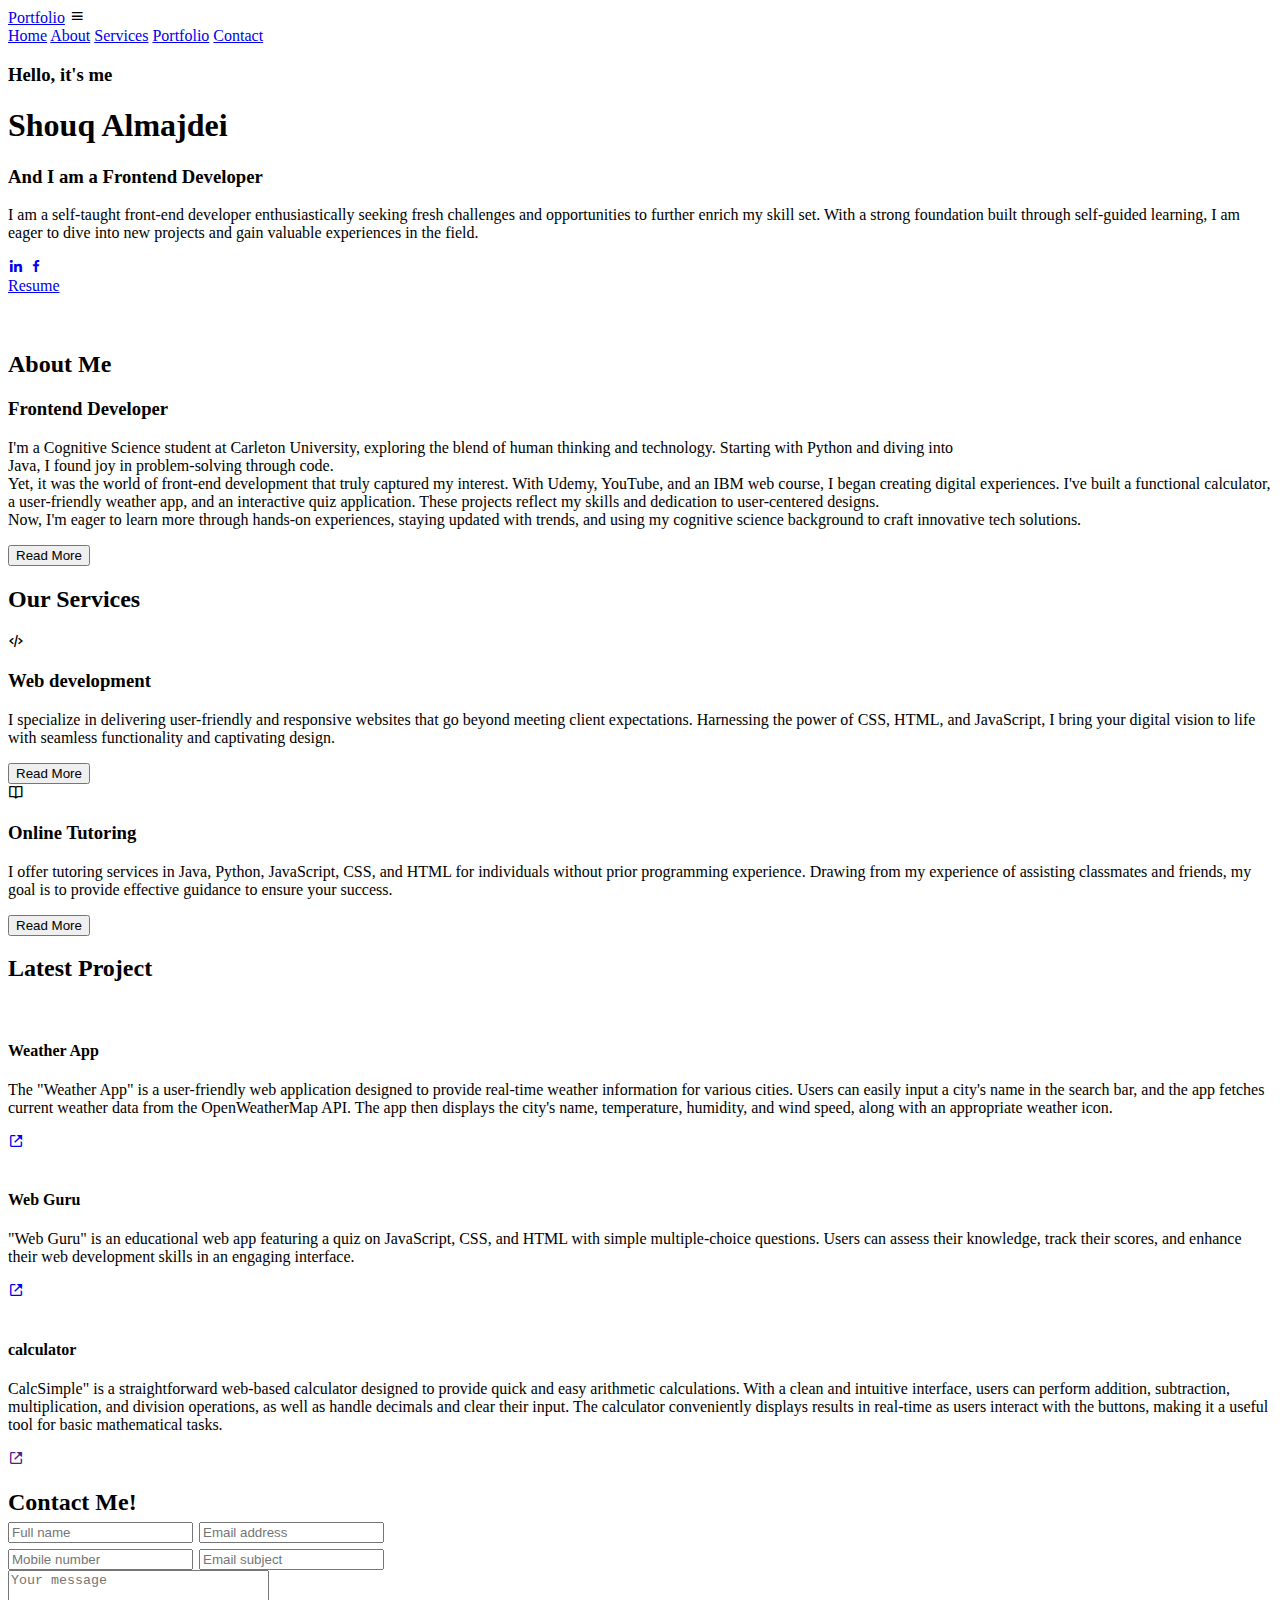
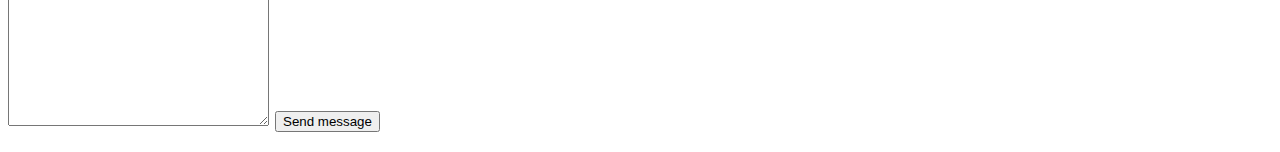
==== index.html @ f1aab422 "Add files via upload" ====
<!DOCTYPE html>
<html lang="en">
<head>
    <meta charset="UTF-8">
    <meta name="viewport" content="width=device-width, initial-scale=1.0">
    <title>project2</title>


    <link href='https://unpkg.com/boxicons@2.1.4/css/boxicons.min.css' rel='stylesheet'>

    <link rel="stylesheet" type="text/css" href="style.css">
</head>
<body>


    <header class="header">

      <a href="#" class="logo">Portfolio</a> 
      <i class='bx bx-menu' id="menu-icon"></i>


      <nav class="navbar">
        <a href="#home" class="active">Home</a>
        <a href="#about">About</a>
        <a href="#services">Services</a>
        <a href="#portfolio">Portfolio</a>
        <a href="#contact">Contact</a>


      </nav>
        
    
    </header>


    <section class="home" id="home">
        <div class="home-content">
            <h3>Hello, it's me </h3>
            <h1>Shouq Almajdei</h1>
            <h3>And I am a <span class="sig">Frontend Developer</span></h3>
            <p> I am a self-taught front-end developer enthusiastically seeking fresh challenges and opportunities to further enrich my skill set. With a strong foundation built through self-guided learning, I am eager to dive into new projects and gain valuable experiences in the field.</p>
            <div class="social-media">
                <a href="https://www.linkedin.com/in/shouq-almajdei-aa5b91263/"><i class='bx bxl-linkedin'></i></a>
                <a href="https://www.facebook.com/profile.php?id=100009907830284"><i class='bx bxl-facebook'></i></a>
            </div>
            <a href="resume-Shouqpdf.pdf" class="btn" download>Resume</a>
        </div>
        <div class="home-img">
            <img src="testing3.png"  alt="">
        </div>

    </section>

    <section class="about" id="about">
        <div class="about-img">
            <img src="testing4.png" alt="">  
        </div>

        <div class="about-content">

            <h2 class="heading">About <span>Me</span></h2>
            <h3>Frontend Developer</h3>
            <p class="content">I'm a Cognitive Science student at Carleton University, exploring the blend of human thinking and technology. Starting with Python and diving into <br> Java, I found joy in problem-solving through code. <br>

                Yet, it was the world of front-end development that truly captured my interest. With Udemy, YouTube, and an IBM web course, I began creating digital experiences.
                
                I've built a functional calculator, a user-friendly weather app, and an interactive quiz application. These projects reflect my skills and dedication to user-centered designs. <br>
                
                Now, I'm eager to learn more through hands-on experiences, staying updated with trends, and using my cognitive science background to craft innovative tech solutions.</p>
            
            <button onclick="readMore(this)" class="btn">Read More</button>
        </div>
    </section>

    <section class="services" id="services">
        <h2 class="heading">Our <span class="sig">Services</span></h2>

        <div class="services-container">
            <div class="service-box">
                <i class='bx bx-code-alt'></i>
                <h3>Web development</h3>
                <p class="content">I specialize in delivering user-friendly and responsive websites that go beyond meeting client expectations. Harnessing the power of CSS, HTML, and JavaScript, I bring your digital vision to life with seamless functionality and captivating design.</p>
                 <button onclick="readMore(this)" class="btn">Read More</button>
                </div>

         <div class="service-box">
            <i class='bx bx-book-open' ></i>
            <h3>Online Tutoring</h3>
            <p class="content">I offer tutoring services in Java, Python, JavaScript, CSS, and HTML for individuals without prior programming experience. Drawing from my experience of assisting classmates and friends, my goal is to provide effective guidance to ensure your success.</p>
            <button onclick="readMore(this)" class="btn">Read More</button>
        </div>


        
    </section>


   <section class="portfolio" id="portfolio">
         <h2 class="heading"> Latest <span class="sig">Project</span></h2>

    <div class="portfolio-cotainer">
        <div portfolio-box>
            <div class="portfolio-box">
             <img src="weatherApp3.png" alt="">
             <div class="portfolio-layer">
                    <h4>Weather App</h4>
                    <p>The "Weather App" is a user-friendly web application designed to provide real-time weather information for various cities. Users can easily input a city's name in the search bar, and the app fetches current weather data from the OpenWeatherMap API. The app then displays the city's name, temperature, humidity, and wind speed, along with an appropriate weather icon.                    </p>
                    <a href="#"><i class='bx bx-link-external' ></i></a>
             </div>
             </div>

         </div>

         <div portfolio-box>
            <div class="portfolio-box">
             <img src="myQuizApp2.png" alt="">
             <div class="portfolio-layer">
                    <h4>Web Guru</h4>
                    <p>"Web Guru" is an educational web app featuring a quiz on JavaScript, CSS, and HTML with simple multiple-choice questions. Users can assess their knowledge, track their scores, and enhance their web development skills in an engaging interface.
                    </p>
                    <a href="#"><i class='bx bx-link-external' ></i></a>
             </div>
             </div>

         </div>

         <div portfolio-box>
            <div class="portfolio-box">
             <img src="cal2.png" alt="">
             <div class="portfolio-layer">
                    <h4>calculator</h4>
                    <p>CalcSimple" is a straightforward web-based calculator designed to provide quick and easy arithmetic calculations. With a clean and intuitive interface, users can perform addition, subtraction, multiplication, and division operations, as well as handle decimals and clear their input. The calculator conveniently displays results in real-time as users interact with the buttons, making it a useful tool for basic mathematical tasks.
                    </p>
                    <a href=""><i class='bx bx-link-external' ></i></a>
             </div>
             </div>

         </div>
    </div>
   </section>


   <section class="contact" id="contact">
    <h2 class="heading">
        Contact <span class="sig">Me!</span>

        <form action="https://formsubmit.co/41b8b9ad78f90575846046cc82fa97f9" method="POST">

            <input type="text" name="_honey" style="display:none ;">

            <input type="hidden" name="captcha" value="false">
            <div class="input-box">
                <input type="text" placeholder="Full name" name="name" id="name">
                <input type="email" placeholder="Email address" name="email" id="email">
            </div>
            <div class="input-box">
                <input type="number" name="phone" placeholder="Mobile number">
                <input type="text"  placeholder="Email subject" name="subject" id="subject">
            </div>
            <textarea name="comments, questions" id="message" cols="30" rows="10"placeholder="Your message"></textarea>
            <button class="btn">Send message</button>
           
        </form>
    </h2>
   </section>

   <script src="script.js"></script>
    
</body>
</html>
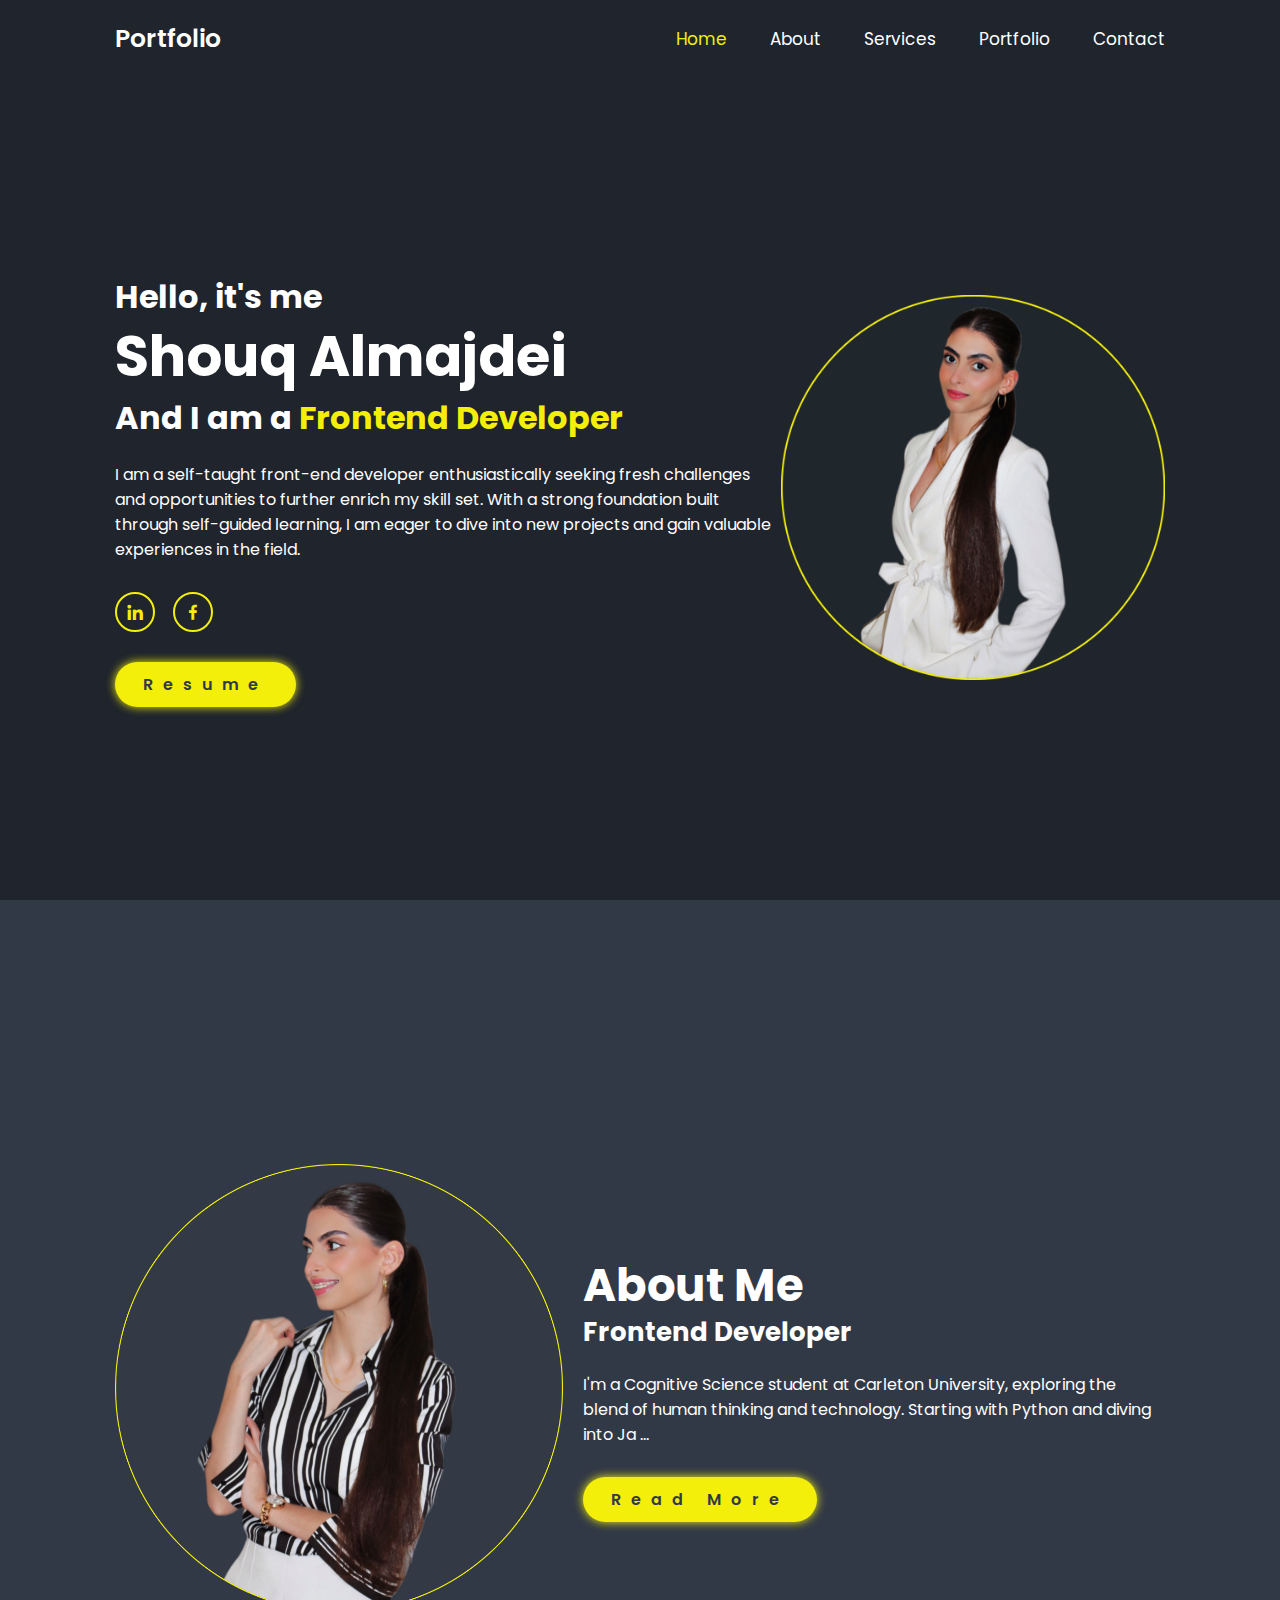
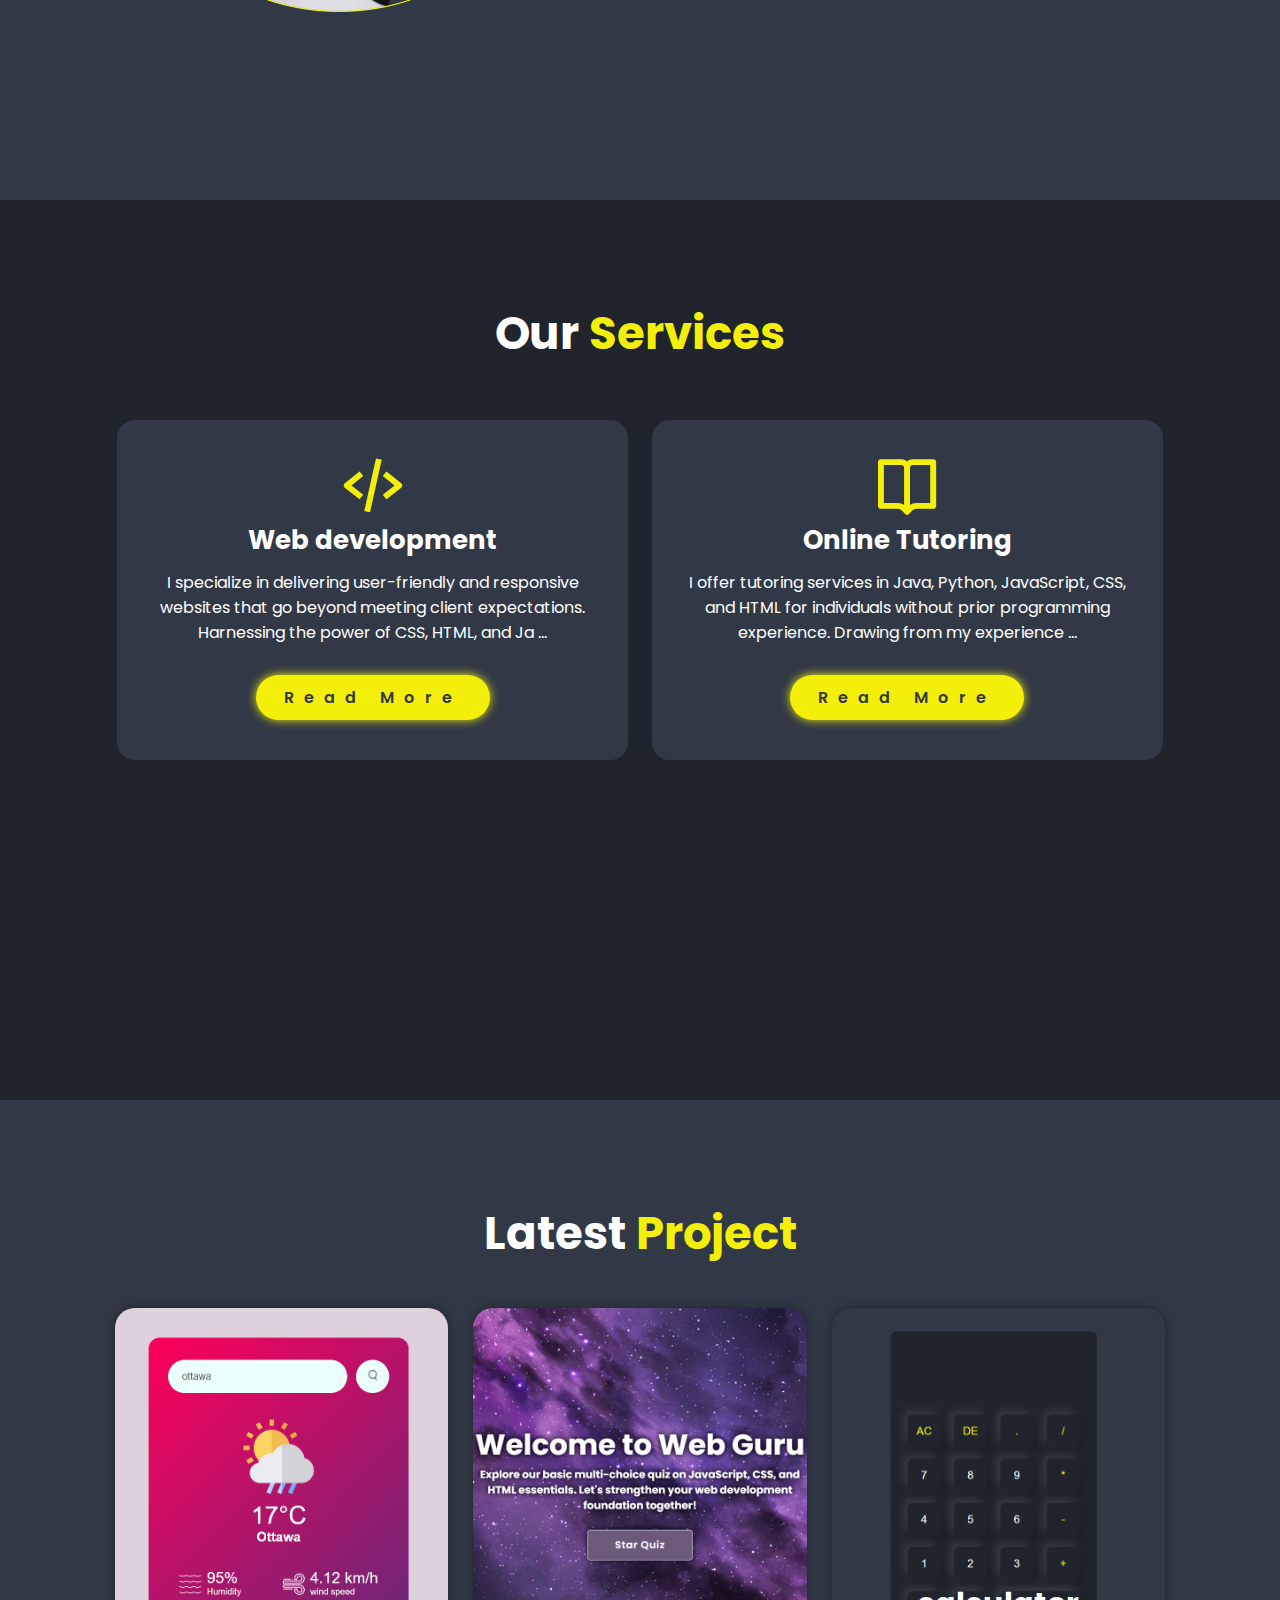
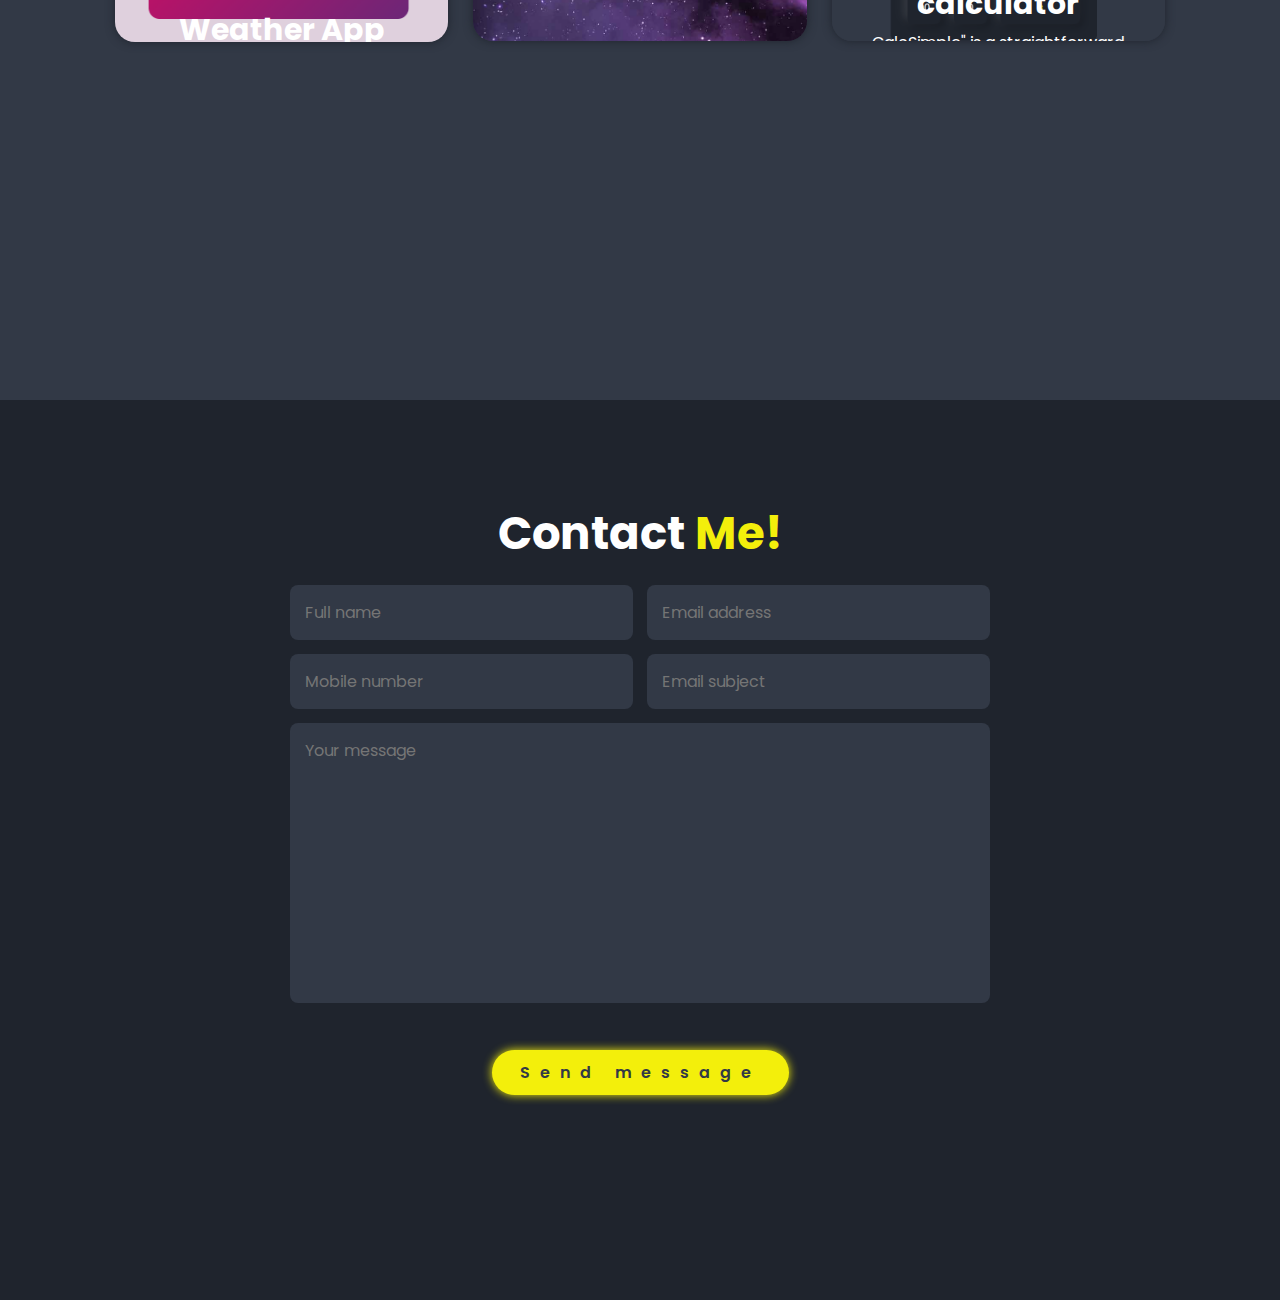
==== commit 0f7bf3a8: "Update index.html" ====
--- a/index.html
+++ b/index.html
@@ -131,7 +131,7 @@
                     <h4>calculator</h4>
                     <p>CalcSimple" is a straightforward web-based calculator designed to provide quick and easy arithmetic calculations. With a clean and intuitive interface, users can perform addition, subtraction, multiplication, and division operations, as well as handle decimals and clear their input. The calculator conveniently displays results in real-time as users interact with the buttons, making it a useful tool for basic mathematical tasks.
                     </p>
-                    <a href=""><i class='bx bx-link-external' ></i></a>
+                    <a href="index2.html"><i class='bx bx-link-external' ></i></a>
              </div>
              </div>
 
@@ -167,4 +167,4 @@
    <script src="script.js"></script>
     
 </body>
-</html>+</html>
--- a/style.css
+++ b/style.css
@@ -0,0 +1,431 @@
+@import url('https://fonts.googleapis.com/css2?family=Poppins:wght@300;400;500;600;700;800;900&disply=swap');
+
+* {
+    margin: 0;
+    padding: 0;
+    box-sizing: border-box;
+    text-decoration: none;
+    border: none;
+    outline: none;
+    scroll-behavior: smooth;
+    font-family: 'Poppins','sans-serif';
+}
+
+:root{
+    --bg-color: rgb(31, 36, 45);
+    --second-bg-color: rgb(50, 57, 70);
+    --text-color: #fff;
+    --main-color: rgb(243, 239, 11);
+
+
+}
+
+
+html{
+    font-size: 62.5%;
+    overflow-x: hidden;
+
+}
+
+body{
+    background-color: var(--bg-color);
+    color: var(--text-color);
+}
+
+section{
+    min-height: 100vh;
+    padding: 10rem 9% 2rem;
+  }
+
+.home-img img {
+    width: 30vw;
+    
+    
+  }
+
+
+
+.header{
+    position: fixed;
+    top: 0;
+    left: 0;
+    width: 100%;
+    padding: 2rem 9%;
+    background: var(--bg-color);
+    display: flex;
+    justify-content: space-between;
+    align-items: center;
+    z-index: 100;    
+
+}
+
+.header.sticky{
+   border-bottom: .1rem solid rgba(0,0,0,.2);
+}
+
+.logo{
+    font-size: 2.5rem;
+    color: var(--text-color);
+    font-weight: 600;
+    cursor: default;
+
+}
+
+.navbar a{
+    font-size: 1.7rem;
+    color: var(--text-color);
+    margin-left: 4rem;
+}
+
+
+.navbar a:hover{
+   color: var(--main-color);
+}
+
+.navbar a.active{
+    color: var(--main-color);
+ }
+
+ #menu-icon{
+    font-size: 3.6rem;
+    color: var(--text-color);
+    display: none;
+ }
+
+ .home{
+    display: flex;
+    justify-content: center;
+    align-items: center;
+ }
+
+
+ .home-content h3{
+    font-size: 3.2rem;
+    font-weight: 700;
+ }
+
+ .home-content h3:nth-of-type(2){
+    margin-bottom: 2rem;
+ }
+
+ .sig{
+    color: var(--main-color);
+ }
+
+ .home-content h1{
+    font-size: 5.6rem;
+    font-weight: 700;
+    line-height: 1.3;
+ }
+
+ .home-content p{
+    font-size: 1.6rem;
+ }
+
+ .social-media a{
+   display: inline-flex; 
+   justify-content: center;
+   align-items: center;
+   width: 4rem;
+   height: 4rem;
+   background: transparent;
+   border: 0.2rem solid var(--main-color);
+   border-radius: 50%;
+   font-size: 2rem;
+   color: var(--main-color);
+   margin: 3rem 1.5rem 3rem 0;
+   transition: 0.5s ease;
+ }
+
+ .social-media a:hover{
+    background: var(--main-color);
+    color: var(--second-bg-color);
+    box-shadow: 0 0 1rem var(--main-color);
+ }
+
+ .btn{
+    display: inline-block;
+    padding: 1rem 2.8rem;
+    background: var(--main-color);
+    border-radius: 4rem;
+    box-shadow: 0 0 1rem var(--main-color);
+    font-size: 1.6rem;
+    color: var(--second-bg-color);
+    letter-spacing: 1rem;
+    font-weight: 600;
+ }
+
+ .btn:hover{
+    box-shadow: none;
+ }
+
+ .hide{
+   display: none;
+ }
+
+ .about{
+    display: flex;
+    justify-content: center;
+    align-items: center;
+    gap: 2rem;
+    background: var(--second-bg-color);
+ }
+
+ .about-img img{
+    width: 35vw;
+ }
+
+ .heading{
+    text-align: center;
+    font-size: 4.5rem;
+ }
+
+ .about-content h2{
+    text-align: left;
+    line-height: 1.2;
+ }
+
+ .about-content h3{
+    font-size: 2.6rem;
+ }
+
+ .about-content p{
+    font-size: 1.6rem;
+    margin: 2rem 0 3rem;
+ }
+
+
+ .services h2{
+   margin-bottom: 5rem;
+ }
+
+ .services-container{
+   display: flex;
+   justify-content: center;
+   align-items: center;
+   flex-wrap: wrap;
+   gap: 2rem;
+ }
+
+ .services-container .service-box{
+   flex: 1 1 30rem;
+   background: var(--second-bg-color);
+   padding: 3rem 2rem 4rem;
+   border-radius: 2rem;
+   text-align: center;
+   border: .2rem solid var(--bg-color);
+   transition: .5s ease;
+ }
+
+
+ .services-container .service-box:hover{
+   border-color: var(--main-color);
+   transform: scale(1.02);
+ }
+
+
+
+
+ .service-box i {
+   font-size: 7rem;
+   color: var(--main-color);
+ }
+
+ .service-box h3 {
+   font-size: 2.6rem;
+ }
+
+ .service-box p{
+   font-size: 1.6rem;
+   margin: 1rem 0 3rem;
+
+ }
+
+ .portfolio{
+
+   background: var(--second-bg-color);
+ }
+
+ .portfolio h2{
+   margin-bottom: 4rem;
+ }
+
+ .portfolio-cotainer{
+   display: grid;
+   grid-template-columns: repeat(3, 1fr);
+   align-items: center;
+   gap: 2.5rem;
+ }
+
+.portfolio-cotainer .portfolio-box{
+   position: relative;
+   border-radius: 2rem;
+   box-shadow: 0 0 1rem var(--bg-color);
+   overflow: hidden;
+   display: flex;
+}
+
+.portfolio-box img{
+   width: 100%;
+   transition: .5s ease;
+}
+
+.portfolio-box:hover img{
+   transform: scale(1.1);
+}
+
+.portfolio-box .portfolio-layer{
+   position: absolute;
+   bottom: 0;
+   left: 0;
+   width: 100%;
+   height: 100%;
+   background: linear-gradient(rgba(0,0,0,.1), #000000);
+   display: flex;
+   justify-content: center;
+   align-items: center;
+   flex-direction: column;
+   text-align: center;
+   padding: 0 4rem;
+   transform: translateY(100%);
+   transition: .5s ease;
+}
+
+.portfolio-box:hover .portfolio-layer{
+   transform: translateY(0);
+
+}
+
+.portfolio-layer h4{
+   font-size: 3rem;
+}
+
+.portfolio-layer p{
+   font-size: 1.6rem;
+   margin: .3rem 0 1rem;
+}
+
+.portfolio-layer a{
+   display: inline-flex;
+   justify-content: center;
+   align-items: center;
+   width: 5rem;
+   height: 5rem;
+   background: var(--text-color);
+   border-radius: 50%;
+}
+
+.portfolio-layer a i{
+   font-size: 2rem;
+   color: var(--second-bg-color);
+}
+
+.contact h2{
+margin-bottom: 3rem;
+}
+
+.contact form{
+   max-width: 70rem;
+   margin: 1rem auto;
+   text-align: center;
+   margin-bottom: 3rem;
+}
+
+.contact form .input-box{
+   display: flex;
+   justify-content: space-between;
+   flex-wrap: wrap;
+}
+
+.contact form .input-box input, .contact form textarea{
+   width: 100%;
+   padding: 1.5rem;
+   font-size: 1.6rem;
+   color: var(--text-color);
+   background: var(--second-bg-color);
+   border-radius: .8rem;
+   margin: .7rem 0;
+}
+
+.contact form .input-box input{
+   width: 49%;
+}
+
+.contact form textarea{
+   resize: none;
+}
+
+.contact form .btn{
+   margin-top: 2rem;
+   cursor: pointer;
+}
+
+@media (max-width: 1200px){
+   html{
+      font-size: 55%;
+   }
+}
+
+@media(max-width: 991px){
+   .header{
+      padding: 2rem 3%;
+   }
+   section {
+      padding: 10rem 3% 2rem;
+   }
+   .footer{
+      padding: 2rem 3%;
+   }
+}
+
+@media(max-width: 768px){
+   #menu-icon{
+      display: block;
+   }
+   .navbar{
+      position: absolute;
+      top: 100%;
+      left: 0;
+      width: 100%;
+      padding: 1rem 3%;
+      background: var(--bg-color);
+      border-top: .1rem solid rgba(0,0,0,.2);
+      box-shadow: 0 .5rem rgba(0,0,0,.2);
+      display: none;
+
+   }
+   
+   .navbar.active{
+      display: block;
+   }
+   .navbar a {
+      display: block;
+      font-size: 2rem;
+      margin: 3rem 0;
+   }
+   .home{
+      flex-direction: column;
+   }
+   .home-content h3 {
+      font-size: 5rem;
+   }
+   .home-img img {
+      width: 70vw;
+      margin-top: 4rem;
+   }
+
+   .about{
+      flex-direction: column-reverse;
+   }
+
+   .about img{
+      width: 70vw;
+      margin-top: 4rem;
+   }
+
+   .services h2 {
+      margin-top: 3rem;
+   }
+}
+
+
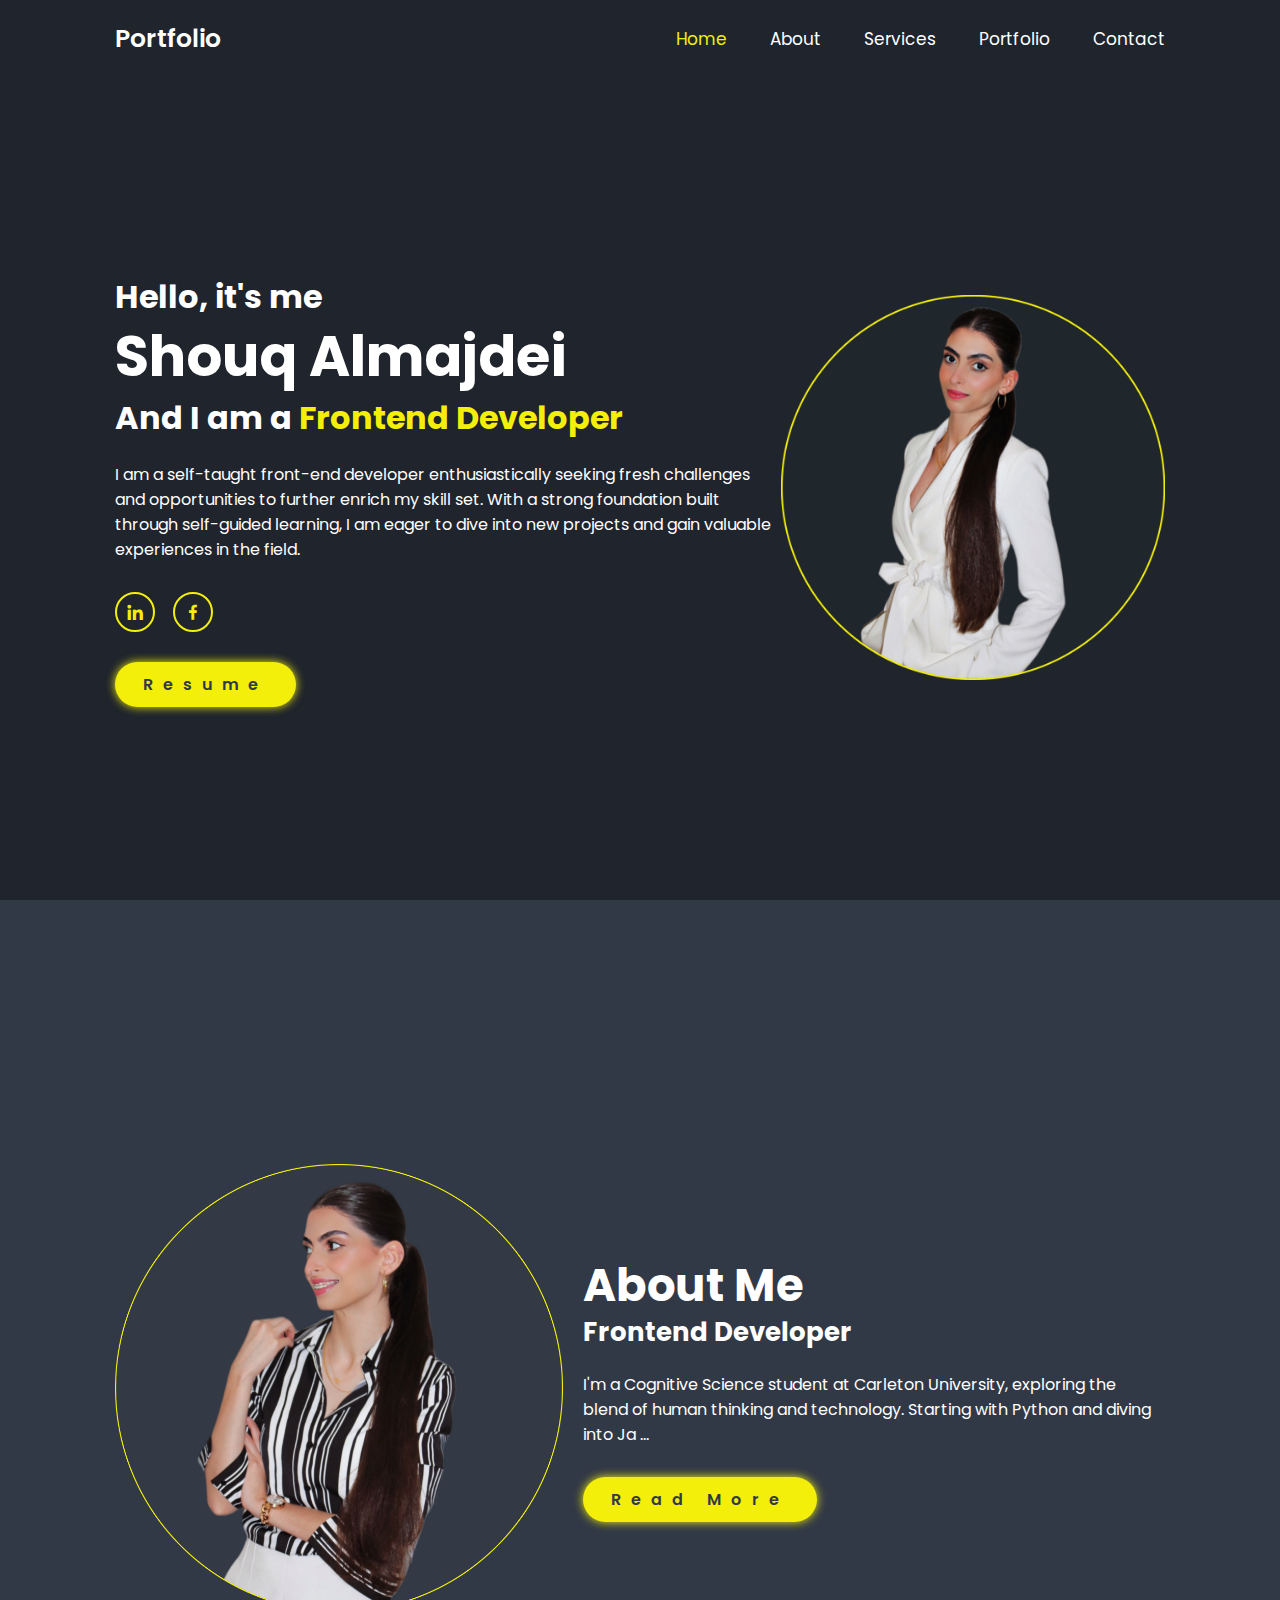
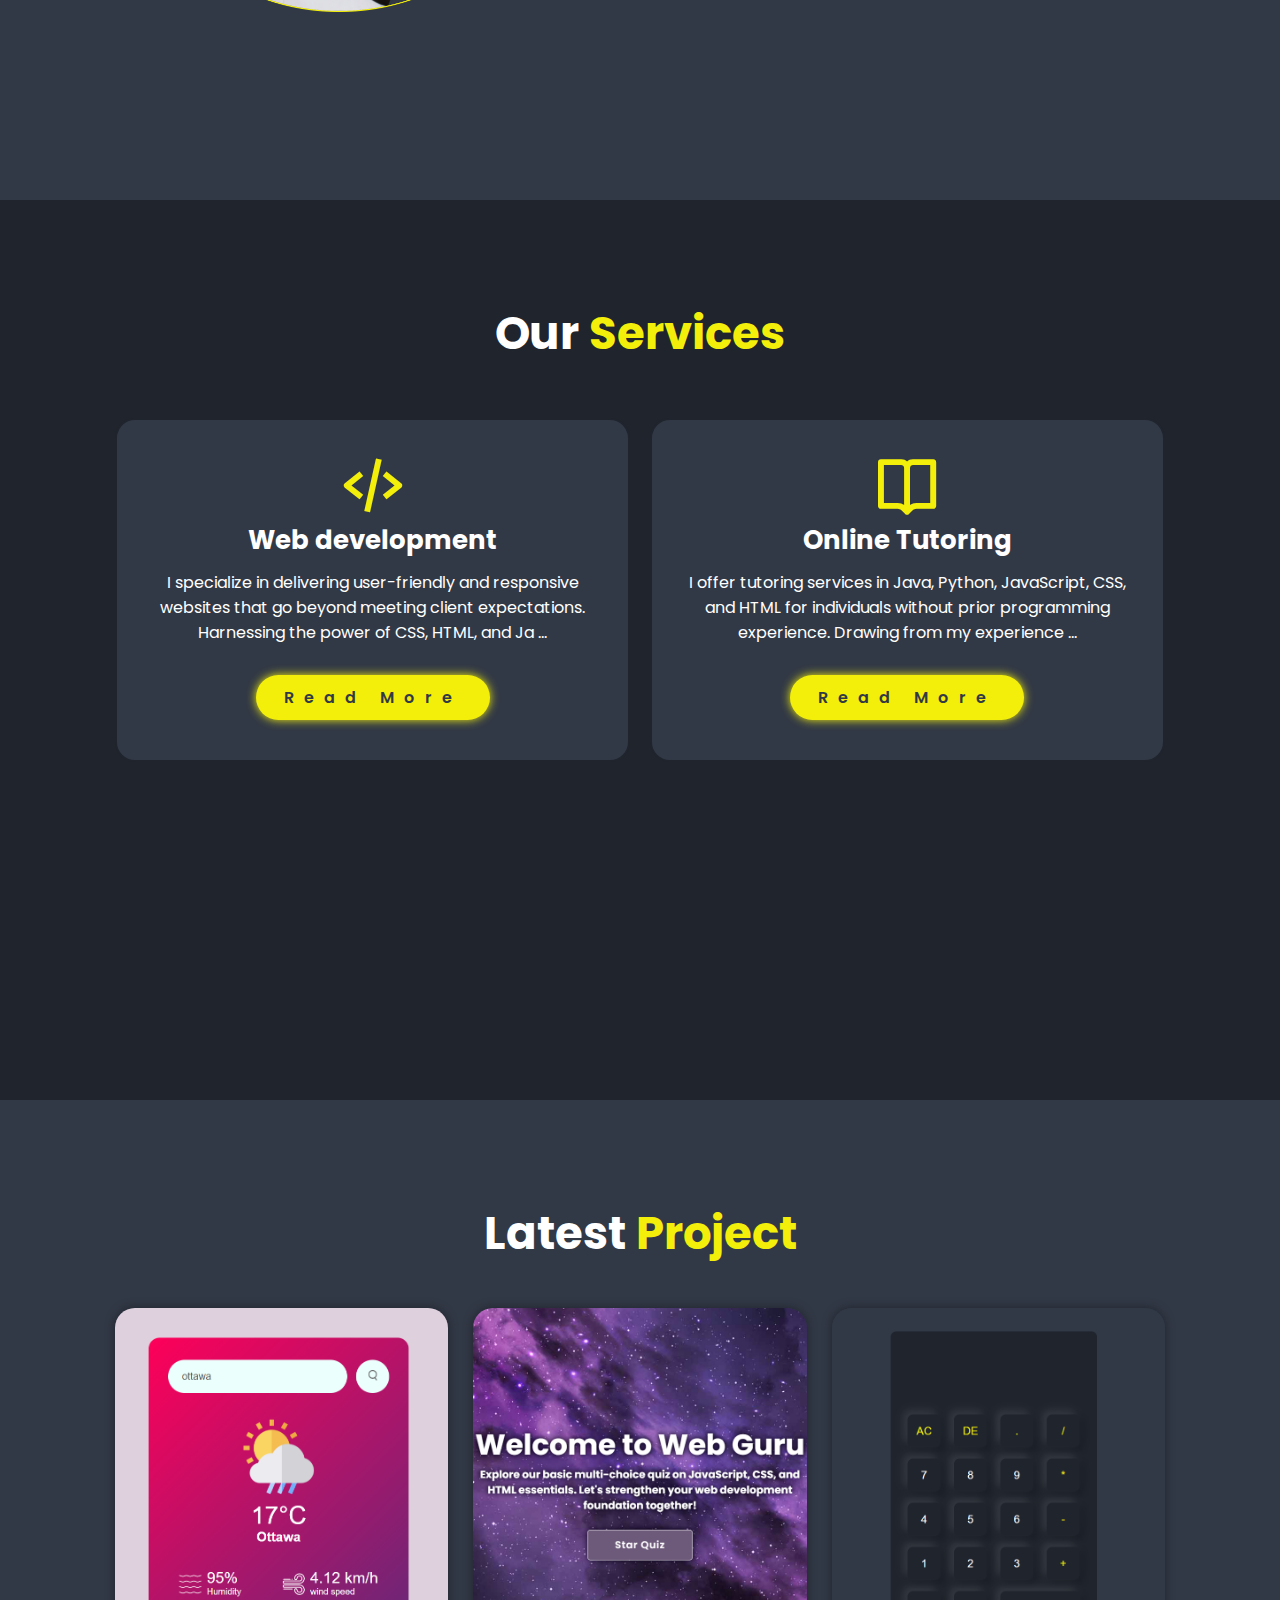
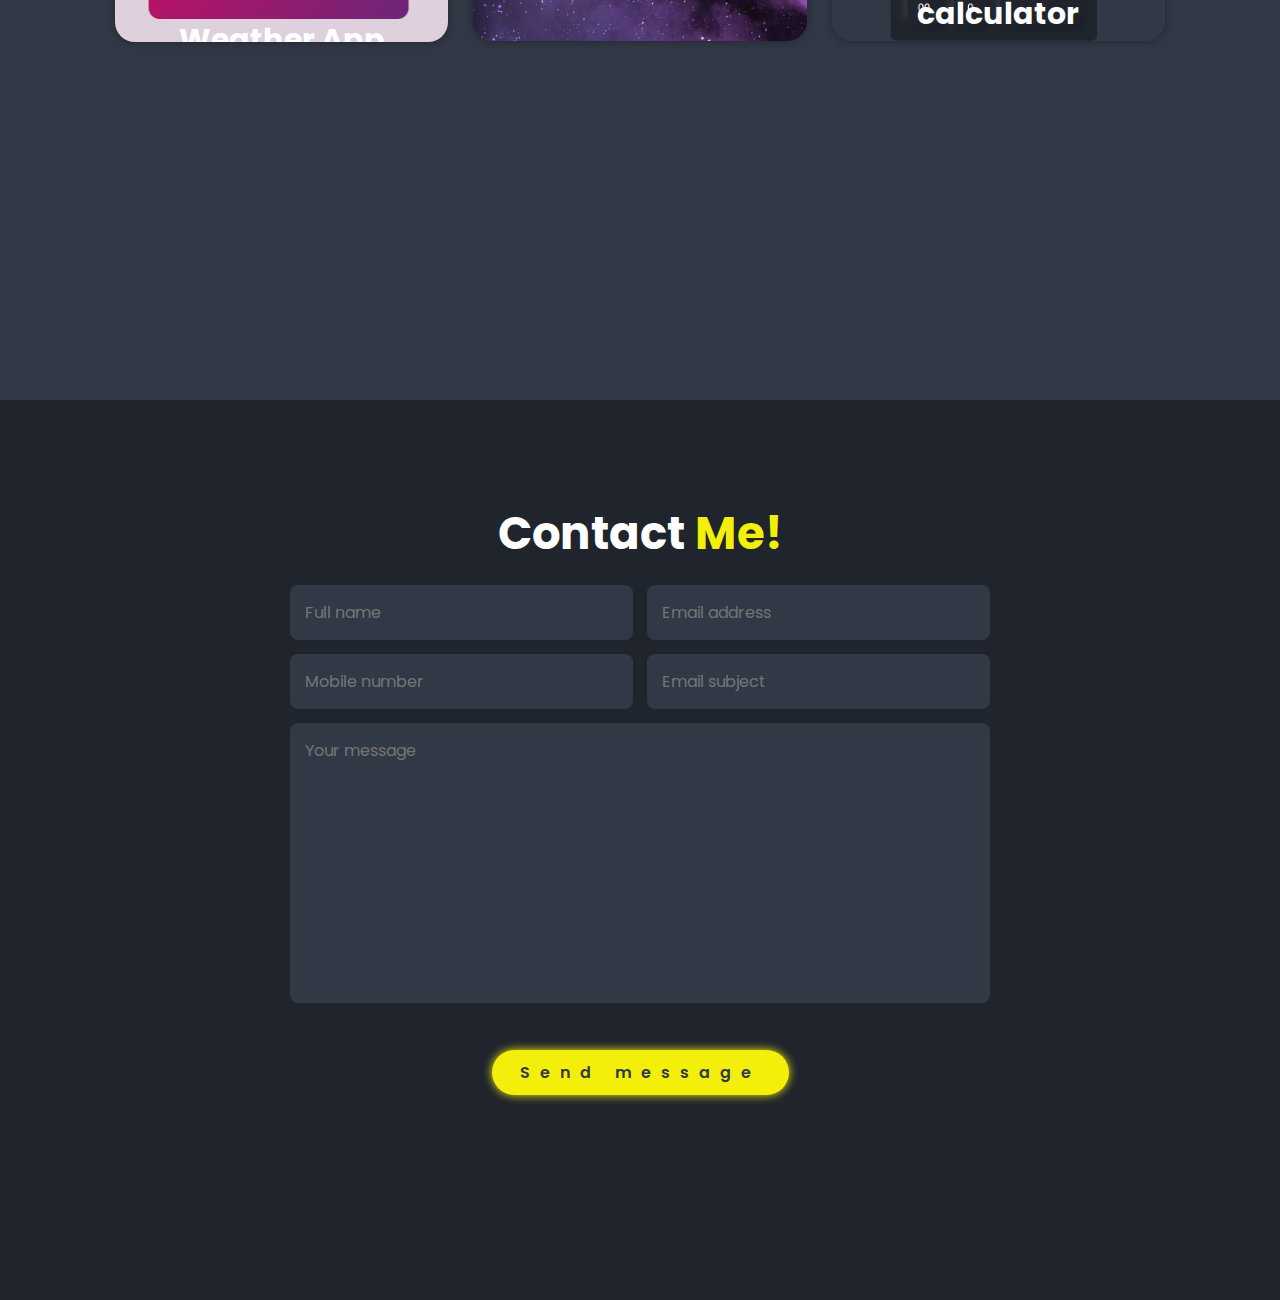
==== commit c8437c62: "Add files via upload" ====
--- a/index.html
+++ b/index.html
@@ -105,7 +105,7 @@
              <div class="portfolio-layer">
                     <h4>Weather App</h4>
                     <p>The "Weather App" is a user-friendly web application designed to provide real-time weather information for various cities. Users can easily input a city's name in the search bar, and the app fetches current weather data from the OpenWeatherMap API. The app then displays the city's name, temperature, humidity, and wind speed, along with an appropriate weather icon.                    </p>
-                    <a href="#"><i class='bx bx-link-external' ></i></a>
+                    
              </div>
              </div>
 
@@ -118,7 +118,7 @@
                     <h4>Web Guru</h4>
                     <p>"Web Guru" is an educational web app featuring a quiz on JavaScript, CSS, and HTML with simple multiple-choice questions. Users can assess their knowledge, track their scores, and enhance their web development skills in an engaging interface.
                     </p>
-                    <a href="#"><i class='bx bx-link-external' ></i></a>
+                    
              </div>
              </div>
 
@@ -131,7 +131,7 @@
                     <h4>calculator</h4>
                     <p>CalcSimple" is a straightforward web-based calculator designed to provide quick and easy arithmetic calculations. With a clean and intuitive interface, users can perform addition, subtraction, multiplication, and division operations, as well as handle decimals and clear their input. The calculator conveniently displays results in real-time as users interact with the buttons, making it a useful tool for basic mathematical tasks.
                     </p>
-                    <a href="index2.html"><i class='bx bx-link-external' ></i></a>
+                    
              </div>
              </div>
 
@@ -167,4 +167,4 @@
    <script src="script.js"></script>
     
 </body>
-</html>
+</html>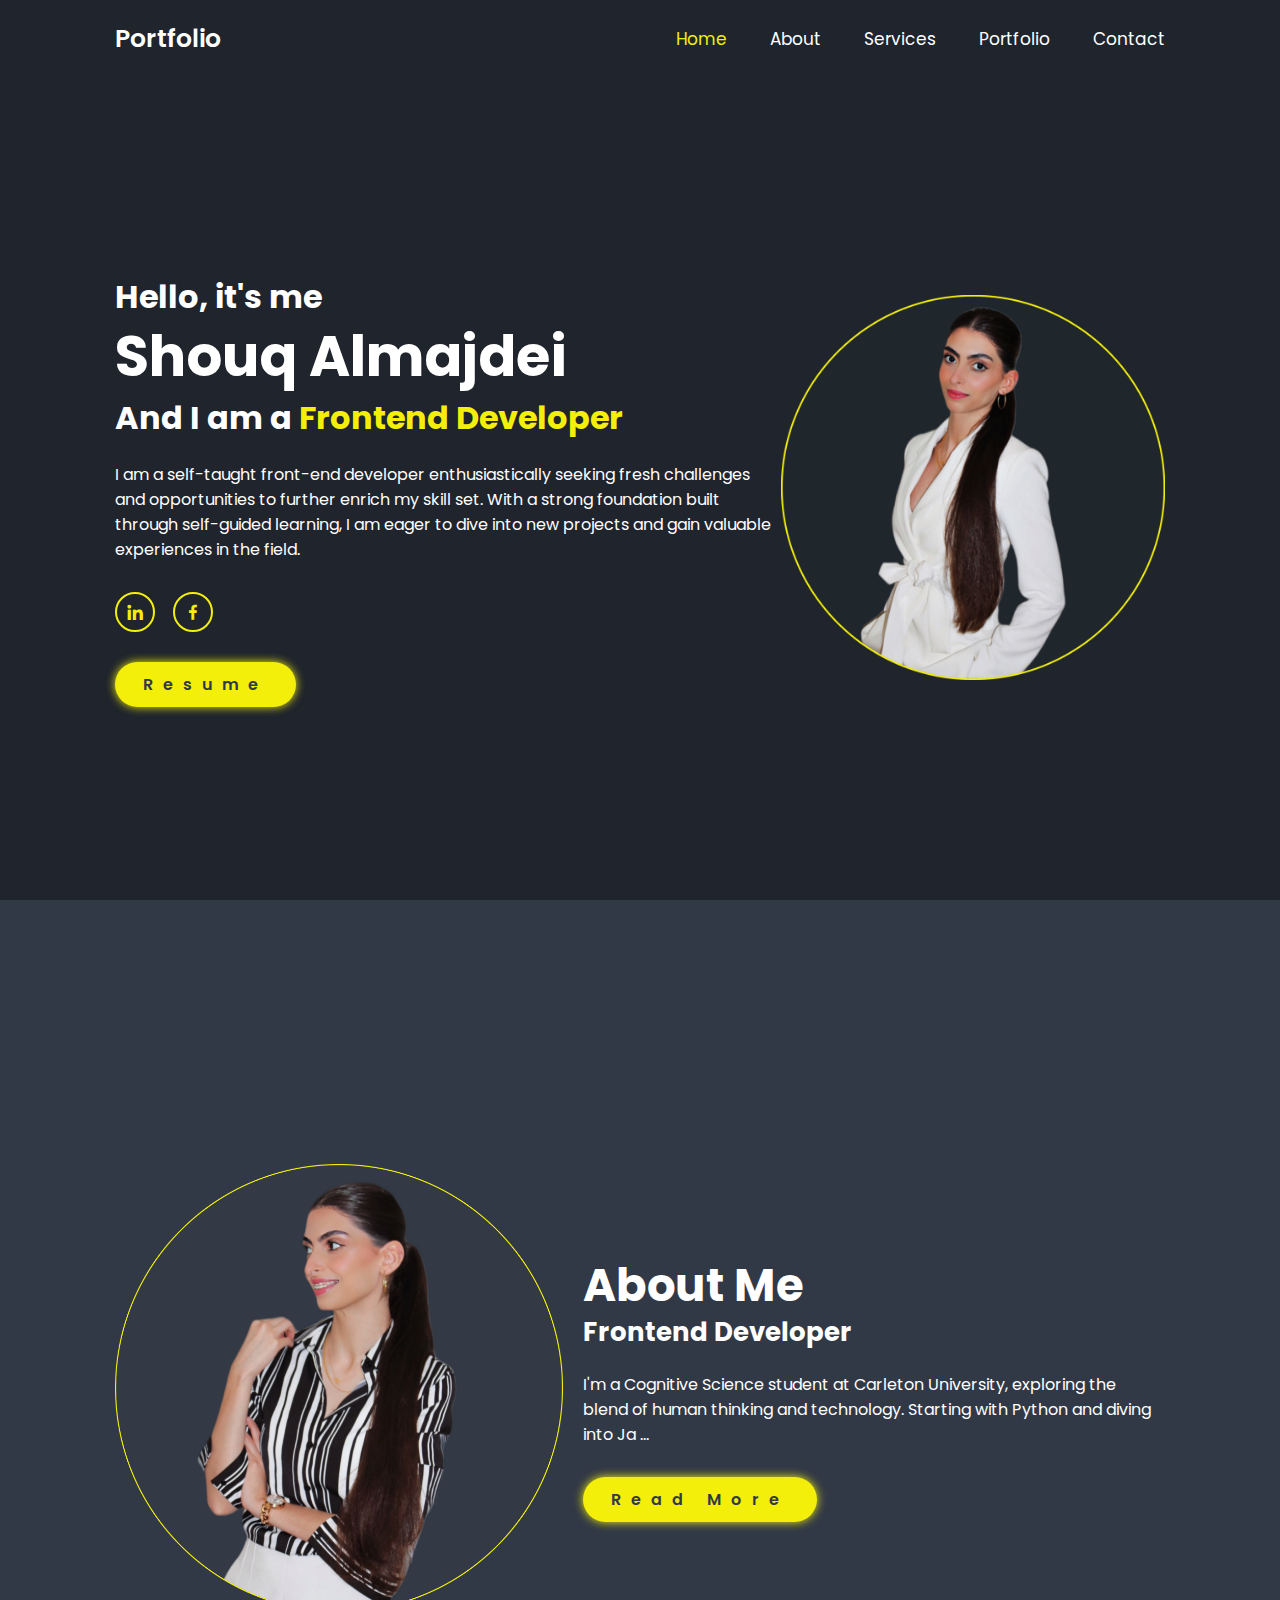
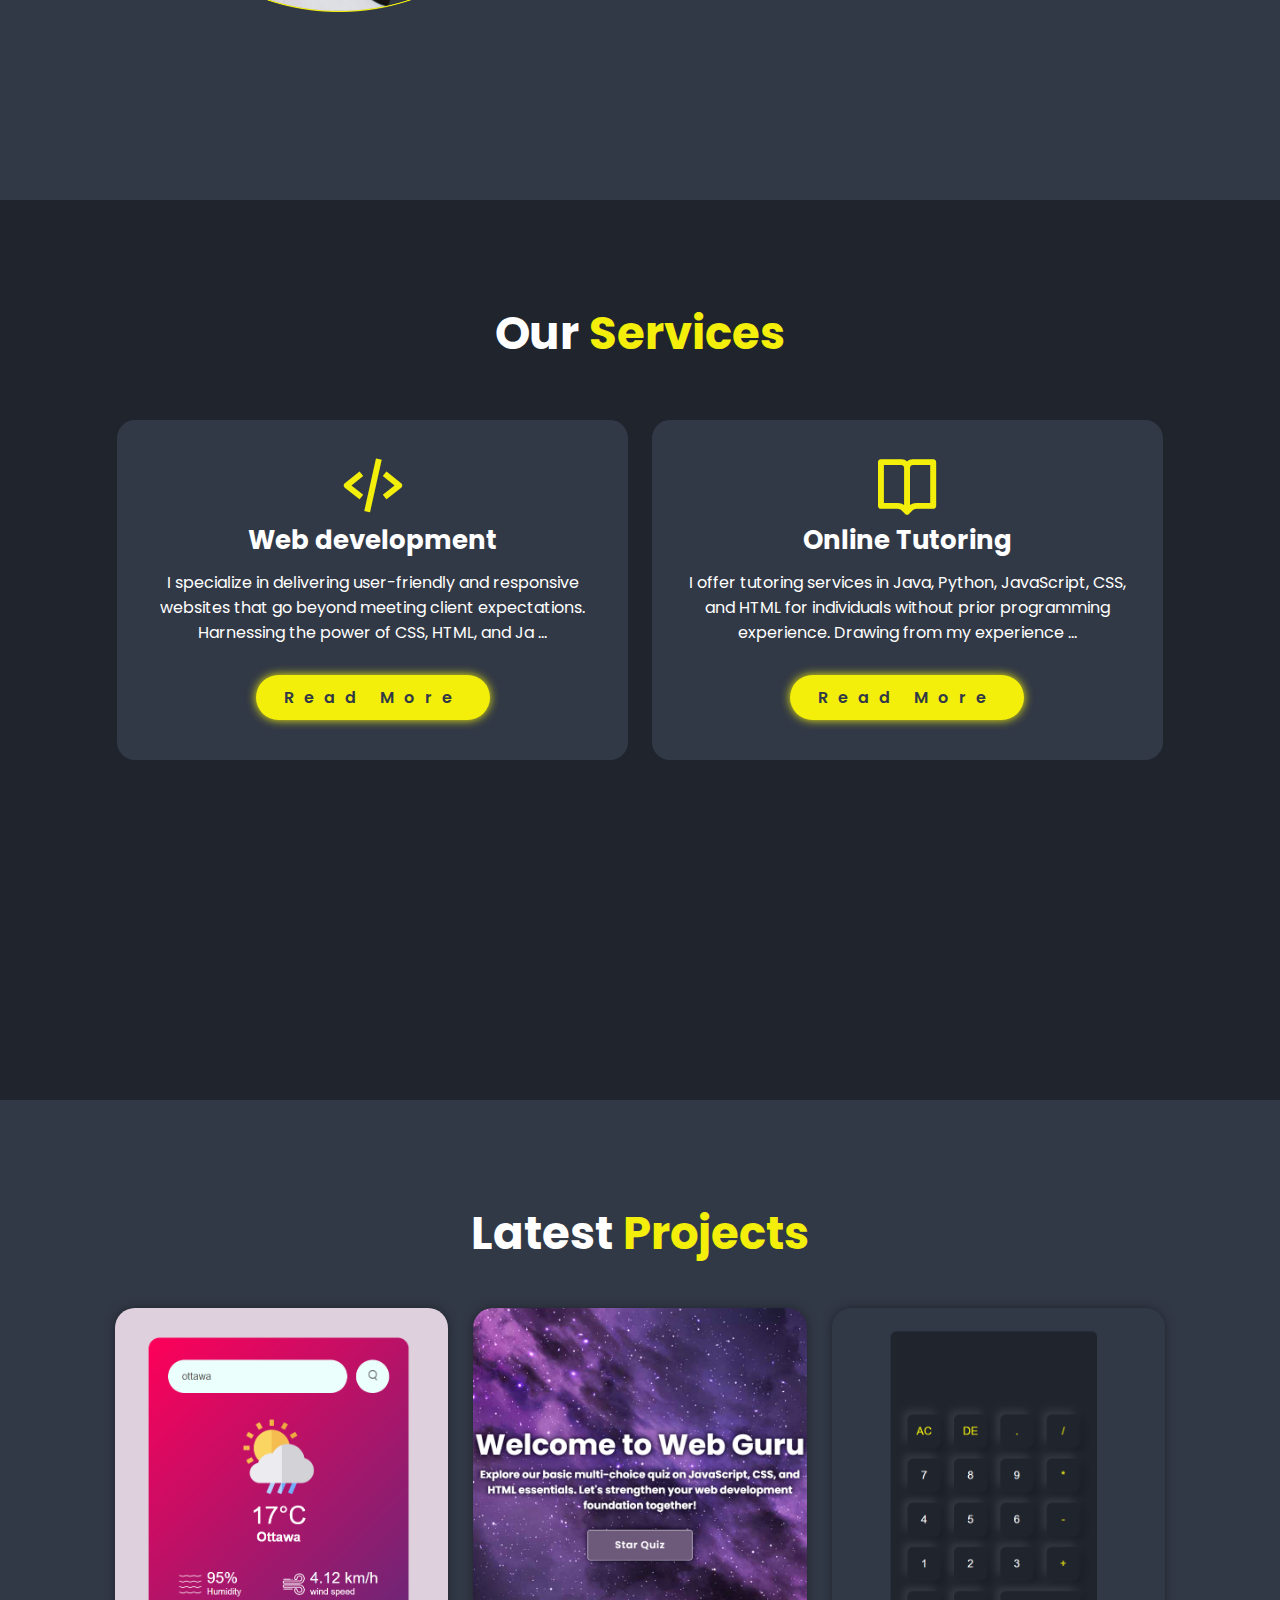
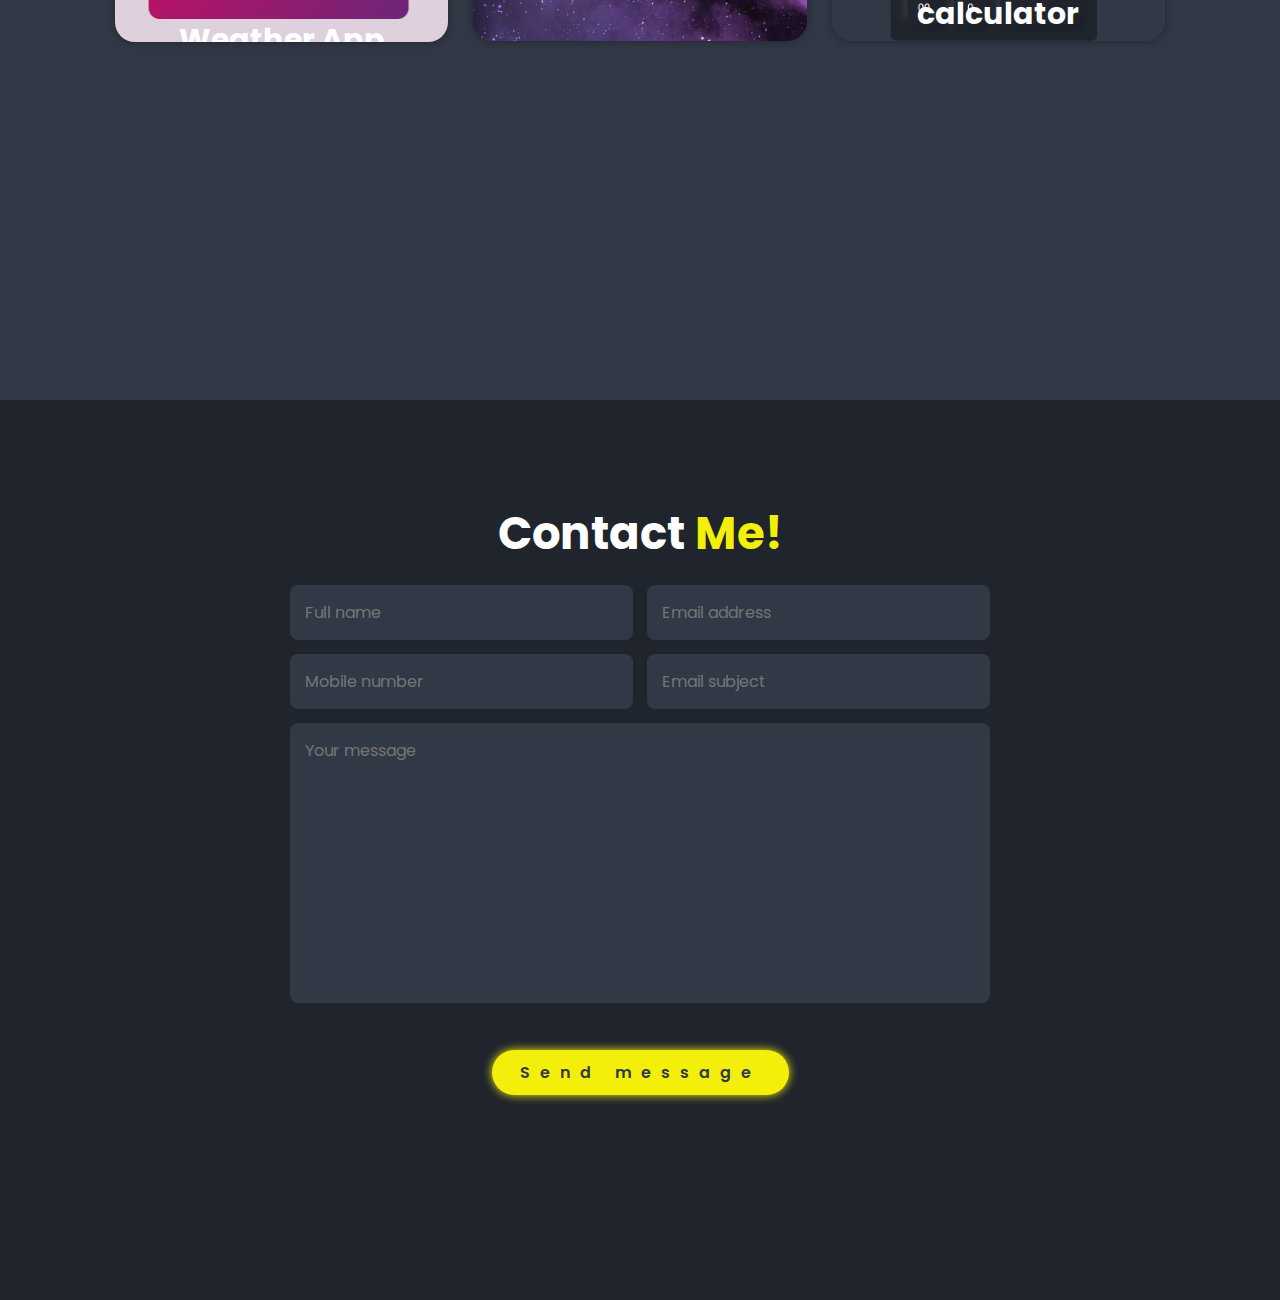
==== commit 8f23e444: "Update index.html" ====
--- a/index.html
+++ b/index.html
@@ -96,7 +96,7 @@
 
 
    <section class="portfolio" id="portfolio">
-         <h2 class="heading"> Latest <span class="sig">Project</span></h2>
+         <h2 class="heading"> Latest <span class="sig">Projects</span></h2>
 
     <div class="portfolio-cotainer">
         <div portfolio-box>
@@ -167,4 +167,4 @@
    <script src="script.js"></script>
     
 </body>
-</html>+</html>
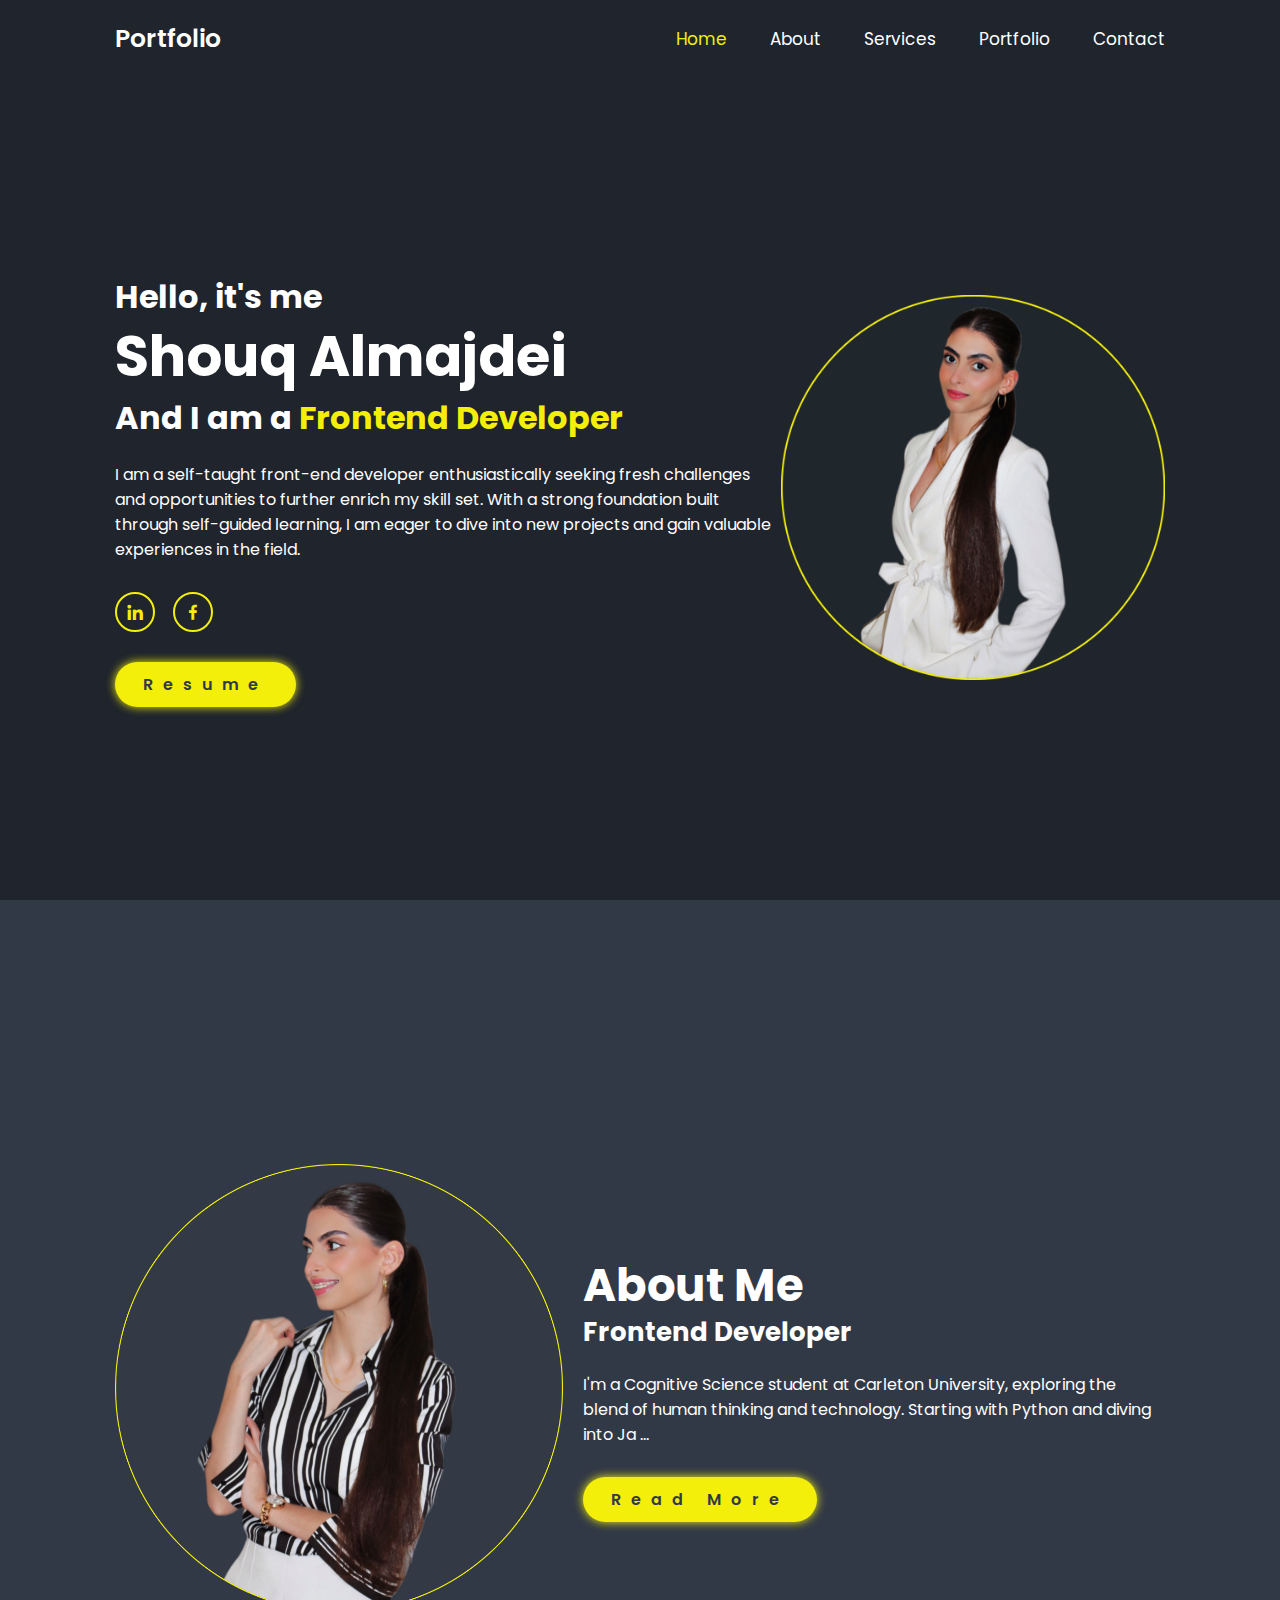
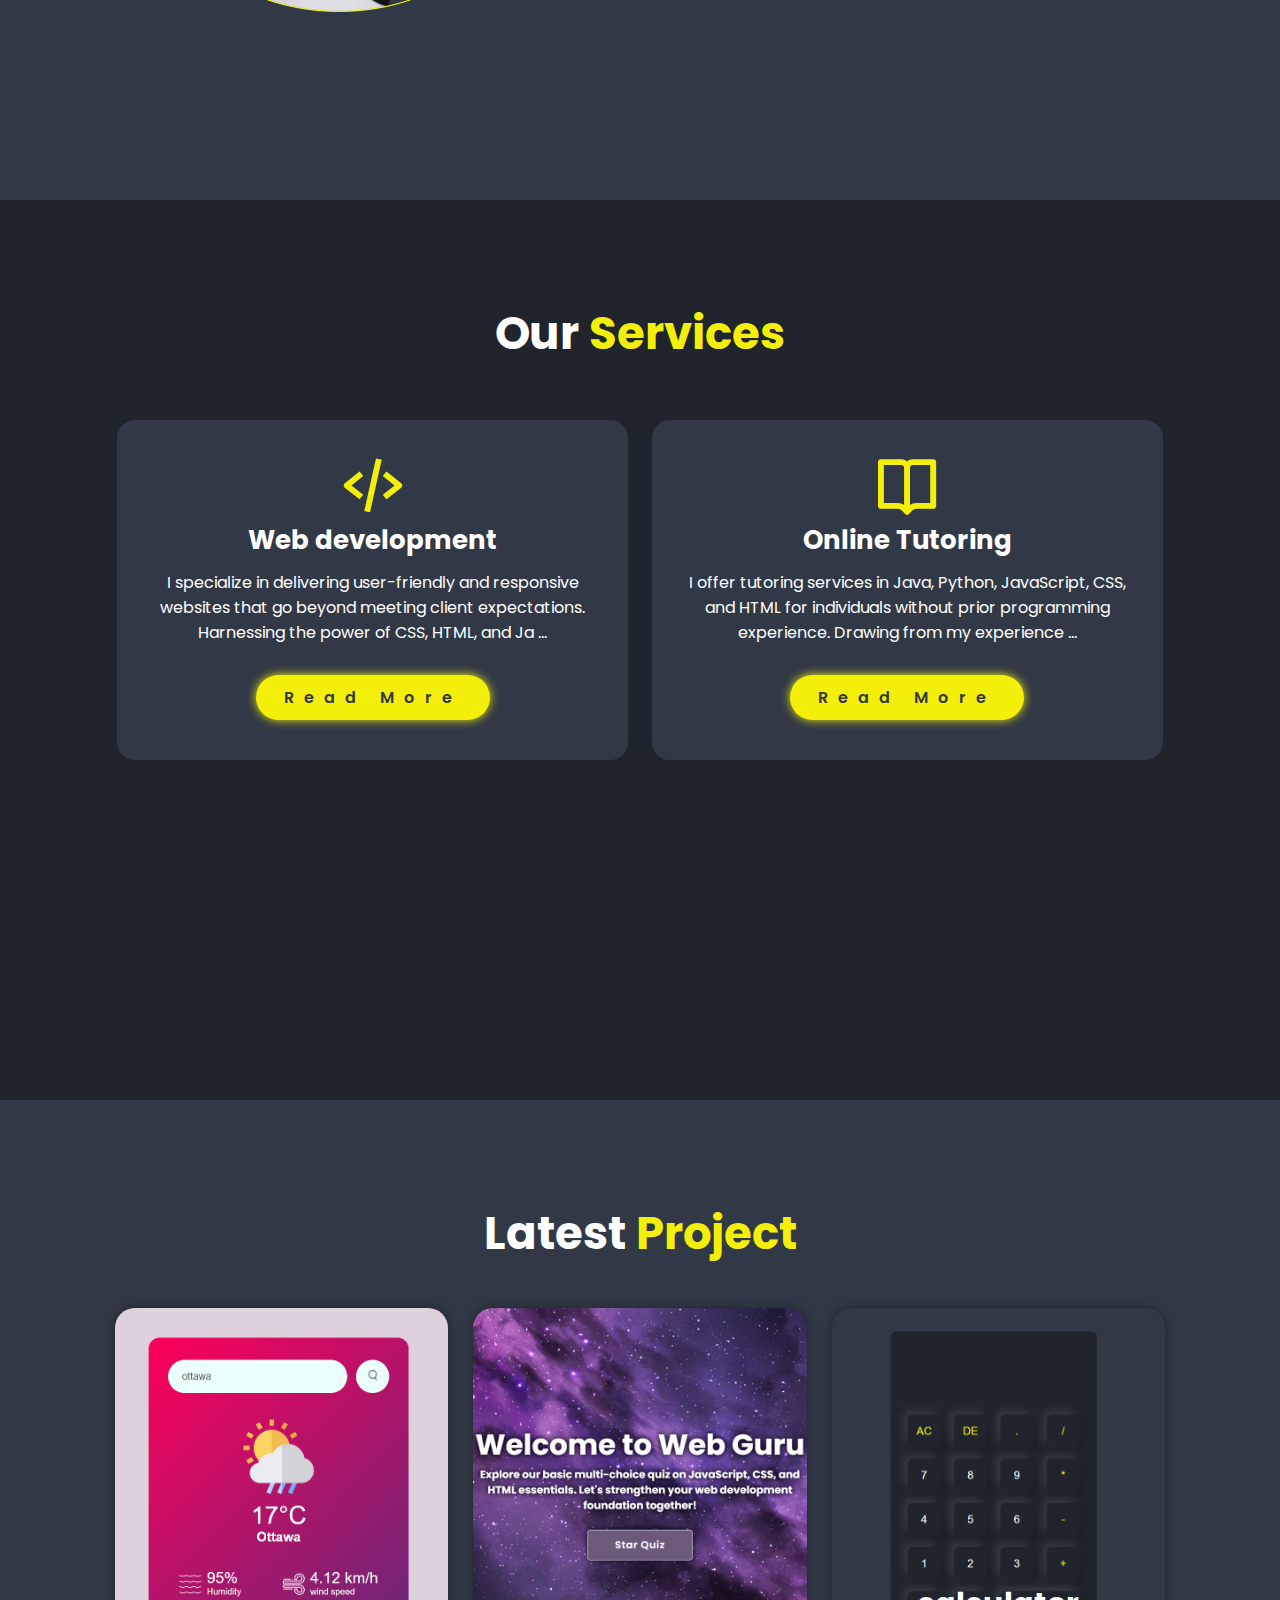
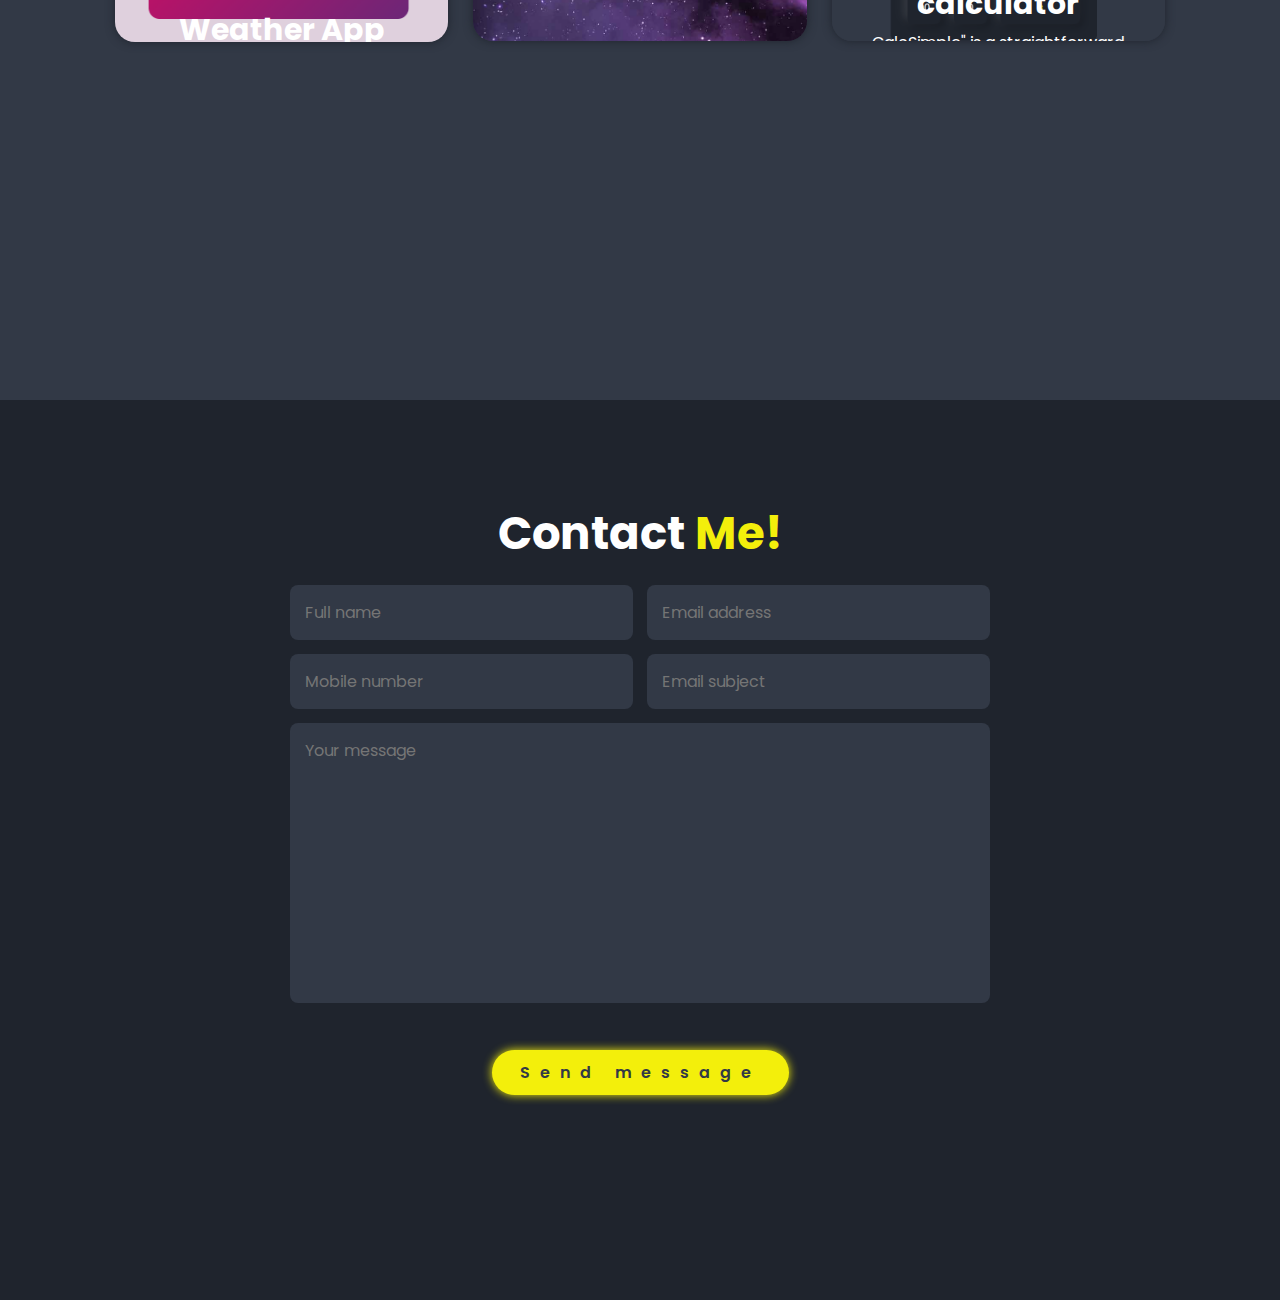
==== commit fd7f4d98: "Add files via upload" ====
--- a/index.html
+++ b/index.html
@@ -3,7 +3,7 @@
 <head>
     <meta charset="UTF-8">
     <meta name="viewport" content="width=device-width, initial-scale=1.0">
-    <title>project2</title>
+    <title>Shouq Almajdei</title>
 
 
     <link href='https://unpkg.com/boxicons@2.1.4/css/boxicons.min.css' rel='stylesheet'>
@@ -96,7 +96,7 @@
 
 
    <section class="portfolio" id="portfolio">
-         <h2 class="heading"> Latest <span class="sig">Projects</span></h2>
+         <h2 class="heading"> Latest <span class="sig">Project</span></h2>
 
     <div class="portfolio-cotainer">
         <div portfolio-box>
@@ -106,6 +106,7 @@
                     <h4>Weather App</h4>
                     <p>The "Weather App" is a user-friendly web application designed to provide real-time weather information for various cities. Users can easily input a city's name in the search bar, and the app fetches current weather data from the OpenWeatherMap API. The app then displays the city's name, temperature, humidity, and wind speed, along with an appropriate weather icon.                    </p>
                     
+                    <a href="#"><i class='bx bx-link-external'></i></a>
              </div>
              </div>
 
@@ -118,6 +119,7 @@
                     <h4>Web Guru</h4>
                     <p>"Web Guru" is an educational web app featuring a quiz on JavaScript, CSS, and HTML with simple multiple-choice questions. Users can assess their knowledge, track their scores, and enhance their web development skills in an engaging interface.
                     </p>
+                    <a href="#"><i class='bx bx-link-external'></i></a>
                     
              </div>
              </div>
@@ -131,6 +133,7 @@
                     <h4>calculator</h4>
                     <p>CalcSimple" is a straightforward web-based calculator designed to provide quick and easy arithmetic calculations. With a clean and intuitive interface, users can perform addition, subtraction, multiplication, and division operations, as well as handle decimals and clear their input. The calculator conveniently displays results in real-time as users interact with the buttons, making it a useful tool for basic mathematical tasks.
                     </p>
+                    <a href="#"><i class='bx bx-link-external'></i></a>
                     
              </div>
              </div>
@@ -167,4 +170,4 @@
    <script src="script.js"></script>
     
 </body>
-</html>
+</html>